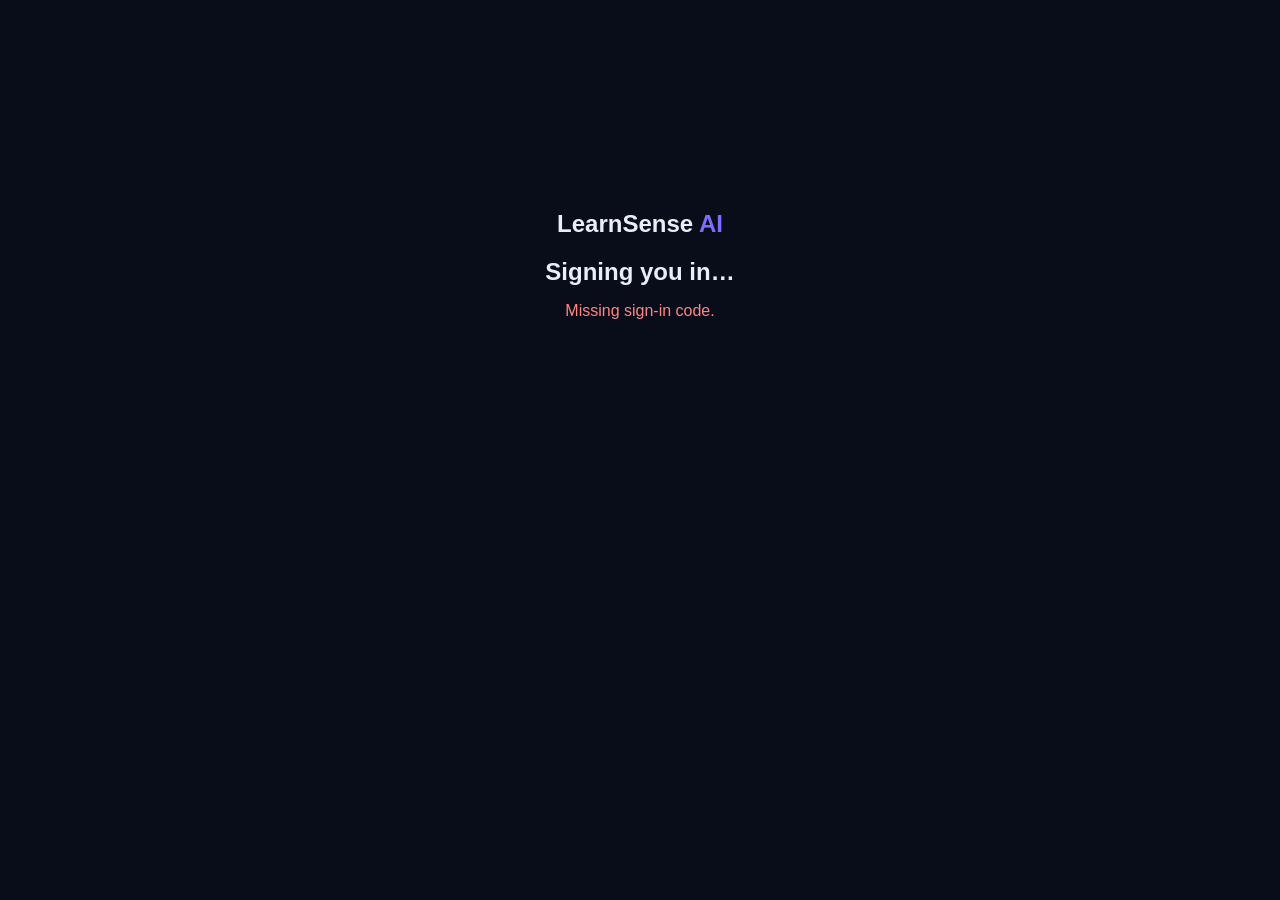
==== dashboard/index.html @ ee6d5736 "Refactor content.js for consistency and readability; update manifest.json for icon paths and permiss" ====
<!doctype html>
<html>
  <head>
    <meta charset="utf-8" />
    <meta name="viewport" content="width=device-width,initial-scale=1" />
    <title>LearnSense AI Dashboard</title>
    <link rel="stylesheet" href="styles.css" />
  </head>
  <body>
    <div class="app">
      <header>
        <div>
          <div class="brand">LearnSense <span>AI</span></div>
          <p>Learning analytics for your LeetCode practice</p>
        </div>
        <button id="logout" class="ghost">Logout</button>
      </header>
      <main>
        <section class="hero">
          <div>
            <h1>Your learning report</h1>
            <p id="user">Loading account...</p>
          </div>
          <button id="refresh" class="primary">Refresh</button>
        </section>
        <section class="cards">
          <div class="card">
            <span>Solved problems</span><strong id="solved">0</strong>
          </div>
          <div class="card">
            <span>Successful attempts</span><strong id="correct">0</strong>
          </div>
          <div class="card">
            <span>Wrong attempts</span><strong id="wrong">0</strong>
          </div>
          <div class="card">
            <span>Accuracy</span><strong id="accuracy">0%</strong>
          </div>
        </section>
        <section class="panel">
          <div class="panel-head">
            <h2>Problem performance</h2>
            <span id="status"></span>
          </div>
          <div class="table-wrap">
            <table>
              <thead>
                <tr>
                  <th>Problem</th>
                  <th>Correct</th>
                  <th>Wrong</th>
                  <th>Total</th>
                  <th>Accuracy</th>
                  <th>Last solved</th>
                </tr>
              </thead>
              <tbody id="problems"></tbody>
            </table>
          </div>
        </section>
        <section class="panel">
          <div class="panel-head">
            <h2>Accepted solution</h2>
            <span id="solutionMeta"></span>
          </div>
          <pre id="code">Select a problem above.</pre>
        </section>
      </main>
    </div>
    <script src="config.js"></script>
    <script src="app.js"></script>
  </body>
</html>
---- dashboard/styles.css ----
* {
  box-sizing: border-box;
}
body {
  margin: 0;
  background: #080d19;
  color: #e9edf7;
  font-family:
    Inter,
    Segoe UI,
    Arial,
    sans-serif;
}
.app {
  max-width: 1180px;
  margin: auto;
  padding: 28px;
}
header {
  display: flex;
  justify-content: space-between;
  align-items: center;
  padding-bottom: 24px;
}
.brand {
  font-size: 24px;
  font-weight: 800;
}
.brand span {
  color: #7c6cff;
}
header p {
  color: #77839d;
  margin: 5px 0;
  font-size: 13px;
}
.ghost,
.primary {
  border: 0;
  border-radius: 9px;
  padding: 10px 15px;
  cursor: pointer;
}
.ghost {
  background: #151d31;
  color: #aeb8cb;
}
.primary {
  background: #6d5dfc;
  color: #fff;
  font-weight: 700;
}
.hero {
  display: flex;
  justify-content: space-between;
  align-items: center;
  background: linear-gradient(135deg, #151d35, #0e1528);
  border: 1px solid #222d48;
  border-radius: 16px;
  padding: 24px;
  margin-bottom: 18px;
}
.hero h1 {
  margin: 0 0 5px;
  font-size: 25px;
}
.hero p {
  margin: 0;
  color: #8792a9;
  font-size: 13px;
}
.cards {
  display: grid;
  grid-template-columns: repeat(4, 1fr);
  gap: 12px;
  margin-bottom: 18px;
}
.card,
.panel {
  background: #0e1527;
  border: 1px solid #202b45;
  border-radius: 13px;
}
.card {
  padding: 18px;
}
.card span {
  display: block;
  color: #7f8ba5;
  font-size: 12px;
}
.card strong {
  display: block;
  font-size: 28px;
  margin-top: 7px;
}
.panel {
  margin-bottom: 18px;
}
.panel-head {
  display: flex;
  justify-content: space-between;
  align-items: center;
  padding: 16px 18px;
  border-bottom: 1px solid #202b45;
}
.panel h2 {
  margin: 0;
  font-size: 15px;
}
.table-wrap {
  overflow: auto;
}
table {
  width: 100%;
  border-collapse: collapse;
  font-size: 12px;
}
th,
td {
  padding: 13px 15px;
  text-align: left;
  border-bottom: 1px solid #1a243b;
}
th {
  color: #78849c;
  font-weight: 600;
}
td {
  color: #cbd3e3;
}
.problem-link {
  color: #dce2f0;
  background: none;
  border: 0;
  padding: 0;
  cursor: pointer;
  text-align: left;
  font: inherit;
}
.problem-link:hover {
  color: #8e82ff;
}
.good {
  color: #58d68d;
}
.bad {
  color: #ff7373;
}
pre {
  margin: 0;
  padding: 18px;
  overflow: auto;
  min-height: 220px;
  max-height: 520px;
  background: #090f1d;
  color: #cbd4e7;
  font:
    12px/1.6 Consolas,
    monospace;
}
.center {
  max-width: 500px;
  margin: 20vh auto;
  text-align: center;
  padding: 30px;
}
.center h2 {
  margin: 20px 0 8px;
}
.center p {
  color: #7f8ba5;
}
.error {
  color: #ff8585 !important;
}
@media (max-width: 800px) {
  .app {
    padding: 16px;
  }
  .cards {
    grid-template-columns: repeat(2, 1fr);
  }
  .hero {
    align-items: flex-start;
    gap: 15px;
  }
  .hero .primary {
    margin-top: 5px;
  }
}
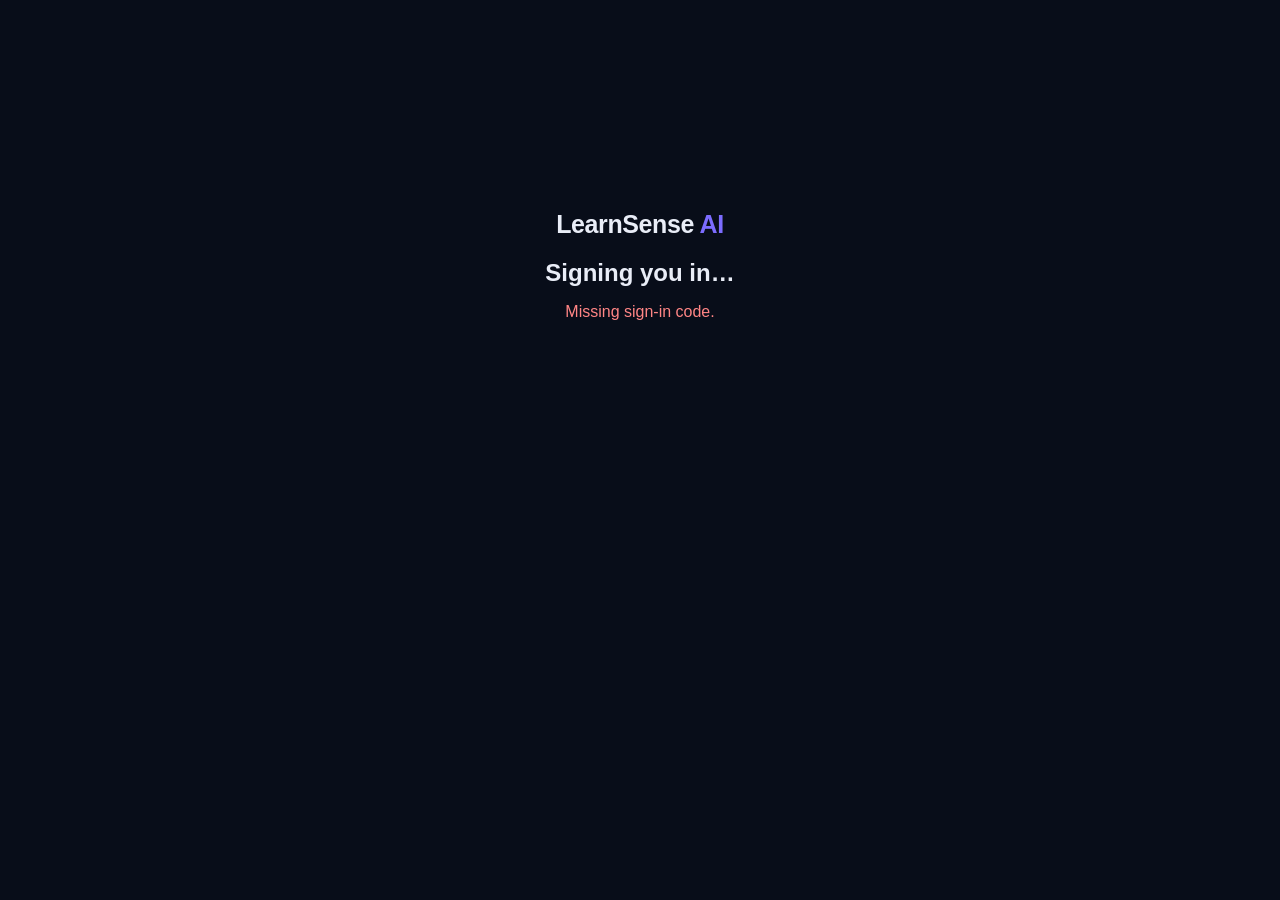
==== commit f221d934: "udated the dashboard ui" ====
--- a/dashboard/index.html
+++ b/dashboard/index.html
@@ -1,73 +1,189 @@
 <!doctype html>
-<html>
+<html lang="en">
   <head>
     <meta charset="utf-8" />
-    <meta name="viewport" content="width=device-width,initial-scale=1" />
+    <meta
+      name="viewport"
+      content="width=device-width, initial-scale=1.0"
+    />
+
     <title>LearnSense AI Dashboard</title>
+
     <link rel="stylesheet" href="styles.css" />
   </head>
+
   <body>
     <div class="app">
+
+      <!-- HEADER -->
       <header>
         <div>
-          <div class="brand">LearnSense <span>AI</span></div>
+          <div class="brand">
+            LearnSense <span>AI</span>
+          </div>
+
           <p>Learning analytics for your LeetCode practice</p>
         </div>
-        <button id="logout" class="ghost">Logout</button>
+
+        <button id="logout" class="ghost">
+          Logout
+        </button>
       </header>
-      <main>
-        <section class="hero">
-          <div>
-            <h1>Your learning report</h1>
-            <p id="user">Loading account...</p>
-          </div>
-          <button id="refresh" class="primary">Refresh</button>
-        </section>
-        <section class="cards">
-          <div class="card">
-            <span>Solved problems</span><strong id="solved">0</strong>
-          </div>
-          <div class="card">
-            <span>Successful attempts</span><strong id="correct">0</strong>
-          </div>
-          <div class="card">
-            <span>Wrong attempts</span><strong id="wrong">0</strong>
-          </div>
-          <div class="card">
-            <span>Accuracy</span><strong id="accuracy">0%</strong>
-          </div>
-        </section>
-        <section class="panel">
-          <div class="panel-head">
-            <h2>Problem performance</h2>
-            <span id="status"></span>
-          </div>
-          <div class="table-wrap">
-            <table>
-              <thead>
-                <tr>
-                  <th>Problem</th>
-                  <th>Correct</th>
-                  <th>Wrong</th>
-                  <th>Total</th>
-                  <th>Accuracy</th>
-                  <th>Last solved</th>
-                </tr>
-              </thead>
-              <tbody id="problems"></tbody>
-            </table>
-          </div>
-        </section>
-        <section class="panel">
-          <div class="panel-head">
-            <h2>Accepted solution</h2>
-            <span id="solutionMeta"></span>
-          </div>
-          <pre id="code">Select a problem above.</pre>
-        </section>
+
+
+      <!-- MAIN TWO COLUMN DASHBOARD -->
+      <main class="dashboard-grid">
+
+        <!-- ================= LEFT COLUMN ================= -->
+
+        <div class="left-column">
+
+          <!-- LEARNING REPORT -->
+          <section class="hero">
+            <div>
+              <h1>Your learning report</h1>
+              <p id="user">Loading account...</p>
+            </div>
+
+            <button id="refresh" class="primary">
+              Refresh
+            </button>
+          </section>
+
+
+          <!-- STATISTICS -->
+          <section class="cards">
+
+            <div class="card">
+              <span>Solved problems</span>
+              <strong id="solved">0</strong>
+            </div>
+
+            <div class="card">
+              <span>Successful attempts</span>
+              <strong id="correct">0</strong>
+            </div>
+
+            <div class="card">
+              <span>Wrong attempts</span>
+              <strong id="wrong">0</strong>
+            </div>
+
+            <div class="card">
+              <span>Accuracy</span>
+              <strong id="accuracy">0%</strong>
+            </div>
+
+          </section>
+
+
+          <!-- PROBLEM PERFORMANCE -->
+          <section class="panel">
+
+            <div class="panel-head">
+              <h2>Problem performance</h2>
+
+              <span id="status"></span>
+            </div>
+
+            <div class="table-wrap">
+
+              <table>
+
+                <thead>
+                  <tr>
+                    <th>Problem</th>
+                    <th>Correct</th>
+                    <th>Wrong</th>
+                    <th>Total</th>
+                    <th>Accuracy</th>
+                    <th>Last solved</th>
+                  </tr>
+                </thead>
+
+                <tbody id="problems">
+                </tbody>
+
+              </table>
+
+            </div>
+
+          </section>
+
+
+          <!-- ACCEPTED SOLUTION -->
+          <section class="panel">
+
+            <div class="panel-head">
+
+              <h2>Accepted solution</h2>
+
+              <span id="solutionMeta"></span>
+
+            </div>
+
+            <pre id="code">Select a problem above.</pre>
+
+          </section>
+
+        </div>
+
+
+        <!-- ================= RIGHT COLUMN ================= -->
+
+        <div class="right-column">
+
+          <section class="ai-panel">
+
+            <!-- AI HEADER -->
+            <div class="ai-header">
+
+              <div>
+                <h2>AI Code Analysis</h2>
+
+                <p>
+                  Intelligent analysis of your coding performance
+                </p>
+              </div>
+
+              <span class="ai-badge">
+                AI
+              </span>
+
+            </div>
+
+
+            <!-- AI CONTENT -->
+            <div class="ai-empty">
+
+              <div class="ai-icon">
+                ✦
+              </div>
+
+              <h3>
+                AI analysis will appear here
+              </h3>
+
+              <p>
+                Select a solved problem to view AI-generated
+                insights about your code, complexity, quality
+                and improvements.
+              </p>
+
+            </div>
+
+          </section>
+
+        </div>
+
       </main>
+
     </div>
+
+
+    <!-- YOUR JAVASCRIPT -->
     <script src="config.js"></script>
     <script src="app.js"></script>
+
   </body>
-</html>
+</html>
--- a/dashboard/styles.css
+++ b/dashboard/styles.css
@@ -1,191 +1,678 @@
+/* =========================================
+   GLOBAL
+========================================= */
+
 * {
   box-sizing: border-box;
 }
+
+html,
 body {
   margin: 0;
+  padding: 0;
+  min-height: 100%;
+}
+
+body {
   background: #080d19;
   color: #e9edf7;
+
   font-family:
     Inter,
-    Segoe UI,
+    "Segoe UI",
     Arial,
     sans-serif;
 }
+
+
+/* =========================================
+   MAIN APP
+========================================= */
+
 .app {
-  max-width: 1180px;
-  margin: auto;
-  padding: 28px;
-}
+  width: 100%;
+  max-width: 1400px;
+
+  margin: 0 auto;
+
+  padding: 28px 32px;
+}
+
+
+/* =========================================
+   HEADER
+========================================= */
+
 header {
   display: flex;
+
   justify-content: space-between;
   align-items: center;
+
   padding-bottom: 24px;
 }
+
 .brand {
-  font-size: 24px;
+  font-size: 25px;
   font-weight: 800;
-}
+  letter-spacing: -0.4px;
+}
+
 .brand span {
   color: #7c6cff;
 }
+
 header p {
   color: #77839d;
-  margin: 5px 0;
+
+  margin: 5px 0 0;
+
   font-size: 13px;
 }
+
+
+/* =========================================
+   BUTTONS
+========================================= */
+
 .ghost,
 .primary {
   border: 0;
+
   border-radius: 9px;
+
   padding: 10px 15px;
+
   cursor: pointer;
-}
+
+  font-family: inherit;
+
+  transition:
+    background 0.2s ease,
+    transform 0.2s ease;
+}
+
 .ghost {
   background: #151d31;
+
   color: #aeb8cb;
 }
+
+.ghost:hover {
+  background: #1c2740;
+}
+
 .primary {
   background: #6d5dfc;
-  color: #fff;
+
+  color: #ffffff;
+
   font-weight: 700;
 }
+
+.primary:hover {
+  background: #7c6cff;
+
+  transform: translateY(-1px);
+}
+
+
+/* =========================================
+   TWO COLUMN DASHBOARD
+========================================= */
+
+.dashboard-grid {
+  display: grid;
+
+  grid-template-columns:
+    minmax(0, 1.45fr)
+    minmax(360px, 0.75fr);
+
+  gap: 20px;
+
+  align-items: start;
+}
+
+
+/* =========================================
+   LEFT COLUMN
+========================================= */
+
+.left-column {
+  min-width: 0;
+
+  display: flex;
+
+  flex-direction: column;
+
+  gap: 18px;
+}
+
+
+/* =========================================
+   RIGHT COLUMN
+========================================= */
+
+.right-column {
+  min-width: 0;
+
+  position: sticky;
+
+  top: 20px;
+}
+
+
+/* =========================================
+   HERO
+========================================= */
+
 .hero {
   display: flex;
+
   justify-content: space-between;
+
   align-items: center;
-  background: linear-gradient(135deg, #151d35, #0e1528);
+
+  background:
+    linear-gradient(
+      135deg,
+      #151d35,
+      #0e1528
+    );
+
   border: 1px solid #222d48;
+
   border-radius: 16px;
+
   padding: 24px;
-  margin-bottom: 18px;
-}
+}
+
 .hero h1 {
   margin: 0 0 5px;
+
   font-size: 25px;
-}
+
+  letter-spacing: -0.3px;
+}
+
 .hero p {
   margin: 0;
+
   color: #8792a9;
+
   font-size: 13px;
 }
+
+
+/* =========================================
+   STAT CARDS
+========================================= */
+
 .cards {
   display: grid;
-  grid-template-columns: repeat(4, 1fr);
+
+  grid-template-columns:
+    repeat(4, minmax(0, 1fr));
+
   gap: 12px;
-  margin-bottom: 18px;
-}
-.card,
+}
+
+.card {
+  background: #0e1527;
+
+  border: 1px solid #202b45;
+
+  border-radius: 13px;
+
+  padding: 18px;
+
+  min-width: 0;
+}
+
+.card span {
+  display: block;
+
+  color: #7f8ba5;
+
+  font-size: 12px;
+}
+
+.card strong {
+  display: block;
+
+  font-size: 28px;
+
+  margin-top: 7px;
+}
+
+
+/* =========================================
+   PANELS
+========================================= */
+
 .panel {
   background: #0e1527;
+
   border: 1px solid #202b45;
+
   border-radius: 13px;
-}
-.card {
-  padding: 18px;
-}
-.card span {
-  display: block;
-  color: #7f8ba5;
-  font-size: 12px;
-}
-.card strong {
-  display: block;
-  font-size: 28px;
-  margin-top: 7px;
-}
-.panel {
-  margin-bottom: 18px;
-}
+
+  overflow: hidden;
+}
+
+
+/* =========================================
+   PANEL HEADER
+========================================= */
+
 .panel-head {
   display: flex;
+
   justify-content: space-between;
+
   align-items: center;
+
   padding: 16px 18px;
+
   border-bottom: 1px solid #202b45;
 }
+
 .panel h2 {
   margin: 0;
+
   font-size: 15px;
 }
+
+
+/* =========================================
+   TABLE
+========================================= */
+
 .table-wrap {
-  overflow: auto;
-}
+  width: 100%;
+
+  overflow-x: auto;
+}
+
 table {
   width: 100%;
+
   border-collapse: collapse;
+
   font-size: 12px;
-}
+
+  min-width: 650px;
+}
+
 th,
 td {
   padding: 13px 15px;
+
   text-align: left;
+
   border-bottom: 1px solid #1a243b;
-}
+
+  white-space: nowrap;
+}
+
 th {
   color: #78849c;
+
   font-weight: 600;
 }
+
 td {
   color: #cbd3e3;
 }
+
+tbody tr:last-child td {
+  border-bottom: none;
+}
+
+
+/* =========================================
+   PROBLEM LINK
+========================================= */
+
 .problem-link {
   color: #dce2f0;
+
   background: none;
+
   border: 0;
+
   padding: 0;
+
   cursor: pointer;
+
   text-align: left;
+
   font: inherit;
 }
+
 .problem-link:hover {
   color: #8e82ff;
 }
+
+
+/* =========================================
+   STATUS COLORS
+========================================= */
+
 .good {
   color: #58d68d;
 }
+
 .bad {
   color: #ff7373;
 }
+
+
+/* =========================================
+   ACCEPTED CODE
+========================================= */
+
 pre {
   margin: 0;
+
   padding: 18px;
+
   overflow: auto;
+
   min-height: 220px;
+
   max-height: 520px;
+
   background: #090f1d;
+
   color: #cbd4e7;
+
   font:
     12px/1.6 Consolas,
+    "Courier New",
     monospace;
 }
+
+
+/* =========================================
+   AI ANALYSIS PANEL
+========================================= */
+
+.ai-panel {
+  background: #0e1527;
+
+  border: 1px solid #202b45;
+
+  border-radius: 13px;
+
+  overflow: hidden;
+
+  min-height: 560px;
+}
+
+
+/* =========================================
+   AI HEADER
+========================================= */
+
+.ai-header {
+  display: flex;
+
+  justify-content: space-between;
+
+  align-items: flex-start;
+
+  gap: 15px;
+
+  padding: 18px;
+
+  border-bottom: 1px solid #202b45;
+}
+
+.ai-header h2 {
+  margin: 0;
+
+  font-size: 17px;
+}
+
+.ai-header p {
+  margin: 6px 0 0;
+
+  color: #77839d;
+
+  font-size: 12px;
+
+  line-height: 1.5;
+}
+
+
+/* =========================================
+   AI BADGE
+========================================= */
+
+.ai-badge {
+  flex-shrink: 0;
+
+  background: #6d5dfc;
+
+  color: #ffffff;
+
+  padding: 5px 10px;
+
+  border-radius: 7px;
+
+  font-size: 11px;
+
+  font-weight: 700;
+}
+
+
+/* =========================================
+   AI EMPTY STATE
+========================================= */
+
+.ai-empty {
+  min-height: 480px;
+
+  padding: 40px 25px;
+
+  display: flex;
+
+  flex-direction: column;
+
+  align-items: center;
+
+  justify-content: center;
+
+  text-align: center;
+}
+
+
+/* AI ICON */
+
+.ai-icon {
+  width: 64px;
+
+  height: 64px;
+
+  border-radius: 50%;
+
+  background: #181d3b;
+
+  color: #8072ff;
+
+  display: flex;
+
+  align-items: center;
+
+  justify-content: center;
+
+  font-size: 30px;
+
+  margin-bottom: 20px;
+
+  box-shadow:
+    0 0 30px rgba(109, 93, 252, 0.08);
+}
+
+
+/* AI EMPTY TITLE */
+
+.ai-empty h3 {
+  margin: 0 0 10px;
+
+  font-size: 17px;
+
+  color: #e9edf7;
+}
+
+
+/* AI EMPTY TEXT */
+
+.ai-empty p {
+  margin: 0;
+
+  max-width: 300px;
+
+  color: #7f8ba5;
+
+  font-size: 12px;
+
+  line-height: 1.7;
+}
+
+
+/* =========================================
+   CENTER / ERROR
+========================================= */
+
 .center {
   max-width: 500px;
+
   margin: 20vh auto;
+
   text-align: center;
+
   padding: 30px;
 }
+
 .center h2 {
   margin: 20px 0 8px;
 }
+
 .center p {
   color: #7f8ba5;
 }
+
 .error {
   color: #ff8585 !important;
 }
-@media (max-width: 800px) {
+
+
+/* =========================================
+   TABLET
+========================================= */
+
+@media (max-width: 1100px) {
+
+  .dashboard-grid {
+    grid-template-columns:
+      minmax(0, 1fr)
+      minmax(300px, 0.7fr);
+  }
+
+  .cards {
+    grid-template-columns:
+      repeat(2, 1fr);
+  }
+
+}
+
+
+/* =========================================
+   MOBILE / SMALL SCREEN
+========================================= */
+
+@media (max-width: 850px) {
+
   .app {
-    padding: 16px;
-  }
+    padding: 18px;
+  }
+
+  .dashboard-grid {
+    grid-template-columns: 1fr;
+
+    gap: 18px;
+  }
+
+  .right-column {
+    position: static;
+  }
+
   .cards {
-    grid-template-columns: repeat(2, 1fr);
-  }
+    grid-template-columns:
+      repeat(2, 1fr);
+  }
+
   .hero {
     align-items: flex-start;
+
     gap: 15px;
   }
+
   .hero .primary {
     margin-top: 5px;
   }
-}
+
+  .ai-panel {
+    min-height: 400px;
+  }
+
+  .ai-empty {
+    min-height: 320px;
+  }
+
+}
+
+
+/* =========================================
+   VERY SMALL MOBILE
+========================================= */
+
+@media (max-width: 500px) {
+
+  .app {
+    padding: 14px;
+  }
+
+  header {
+    align-items: flex-start;
+
+    gap: 15px;
+  }
+
+  .brand {
+    font-size: 21px;
+  }
+
+  .hero {
+    flex-direction: column;
+  }
+
+  .hero .primary {
+    width: 100%;
+  }
+
+  .cards {
+    grid-template-columns: 1fr;
+  }
+
+  .card {
+    padding: 15px;
+  }
+
+  .ai-header {
+    padding: 15px;
+  }
+
+}
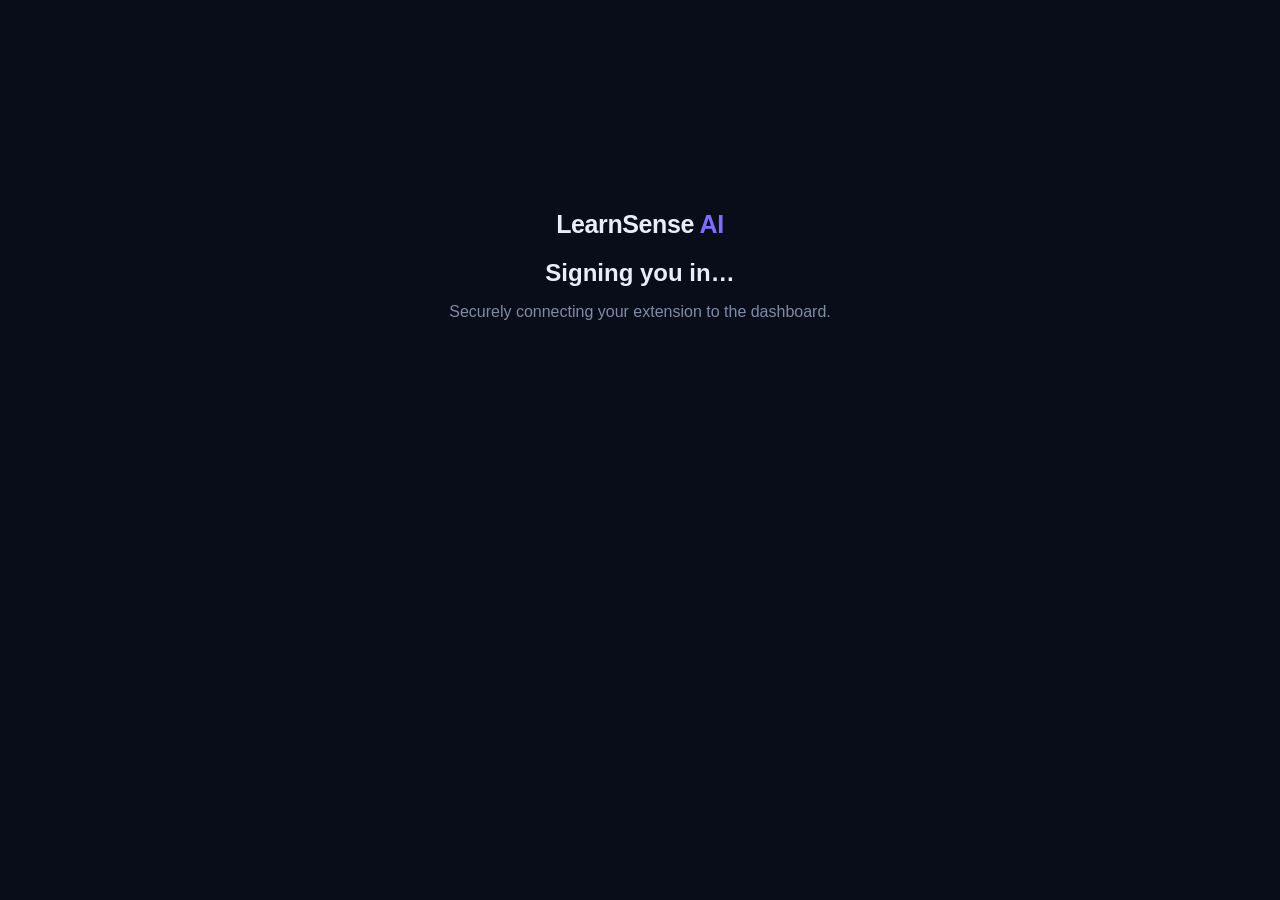
==== commit 9e15b5ee: "done #2" ====
--- a/dashboard/index.html
+++ b/dashboard/index.html
@@ -2,188 +2,204 @@
 <html lang="en">
   <head>
     <meta charset="utf-8" />
-    <meta
-      name="viewport"
-      content="width=device-width, initial-scale=1.0"
-    />
-
+    <meta name="viewport" content="width=device-width, initial-scale=1.0" />
     <title>LearnSense AI Dashboard</title>
-
-    <link rel="stylesheet" href="styles.css" />
+    <link rel="icon" type="image/png" href="icons/icon48.png" />
+    <link rel="stylesheet" href="style.css" />
   </head>
-
   <body>
-    <div class="app">
-
+    <div class="app" id="app">
       <!-- HEADER -->
       <header>
-        <div>
-          <div class="brand">
-            LearnSense <span>AI</span>
-          </div>
-
-          <p>Learning analytics for your LeetCode practice</p>
+        <div class="brand-wrap">
+          <div class="brand">LearnSense <span>AI</span></div>
+          <p>Your personal DSA learning analytics</p>
         </div>
-
-        <button id="logout" class="ghost">
-          Logout
-        </button>
+        <div class="header-right">
+          <span id="user" class="user-email">Loading...</span>
+          <button id="logout" class="ghost">Logout</button>
+        </div>
       </header>
 
-
-      <!-- MAIN TWO COLUMN DASHBOARD -->
-      <main class="dashboard-grid">
-
-        <!-- ================= LEFT COLUMN ================= -->
-
-        <div class="left-column">
-
-          <!-- LEARNING REPORT -->
-          <section class="hero">
+      <!-- NAV TABS -->
+      <nav class="tabs">
+        <button class="tab active" data-tab="overview">Overview</button>
+        <button class="tab" data-tab="skills">Skills</button>
+        <button class="tab" data-tab="report">AI Report</button>
+        <button class="tab" data-tab="problems">Problems</button>
+        <button class="tab" data-tab="goals">Goals</button>
+      </nav>
+
+      <!-- MAIN CONTENT -->
+      <main>
+        <!-- ===== OVERVIEW TAB ===== -->
+        <section id="tab-overview" class="tab-content active">
+          <div class="overview-grid">
+            <div class="left-col">
+              <!-- Hero score card -->
+              <div class="hero-card">
+                <div class="hero-left">
+                  <div class="skill-score-ring">
+                    <div class="score-num" id="hero-score">—</div>
+                    <div class="score-label">DSA Skill Score</div>
+                  </div>
+                </div>
+                <div class="hero-right">
+                  <div class="hero-stat">
+                    <div class="hs-val" id="streak-val">0</div>
+                    <div class="hs-lbl">Day streak 🔥</div>
+                  </div>
+                  <div class="hero-stat">
+                    <div class="hs-val" id="solved-val">0</div>
+                    <div class="hs-lbl">Problems solved</div>
+                  </div>
+                  <div class="hero-stat">
+                    <div class="hs-val" id="accuracy-val">0%</div>
+                    <div class="hs-lbl">Accuracy</div>
+                  </div>
+                  <button id="refresh" class="primary sm">Refresh</button>
+                </div>
+              </div>
+
+              <!-- Stat cards -->
+              <div class="stat-cards">
+                <div class="scard">
+                  <span>Solved</span>
+                  <strong id="stat-solved">0</strong>
+                </div>
+                <div class="scard">
+                  <span>Correct attempts</span>
+                  <strong class="good" id="stat-correct">0</strong>
+                </div>
+                <div class="scard">
+                  <span>Wrong attempts</span>
+                  <strong class="bad" id="stat-wrong">0</strong>
+                </div>
+                <div class="scard">
+                  <span>Accuracy</span>
+                  <strong id="stat-accuracy">0%</strong>
+                </div>
+              </div>
+
+              <!-- Problems table -->
+              <div class="panel">
+                <div class="panel-head">
+                  <h2>Problem performance</h2>
+                  <span id="overview-status" class="muted"></span>
+                </div>
+                <div class="table-wrap">
+                  <table>
+                    <thead>
+                      <tr>
+                        <th>Problem</th><th>Correct</th><th>Wrong</th>
+                        <th>Total</th><th>Accuracy</th><th>Last solved</th>
+                      </tr>
+                    </thead>
+                    <tbody id="overview-problems"></tbody>
+                  </table>
+                </div>
+              </div>
+            </div>
+
+            <!-- Right panel: selected problem code -->
+            <div class="right-col" id="code-panel">
+              <div class="panel code-outer">
+                <div class="panel-head">
+                  <h2>Solution</h2>
+                  <span id="solution-meta" class="muted">Select a problem</span>
+                </div>
+                <pre id="code-view">Click a problem to view its accepted solution.</pre>
+              </div>
+            </div>
+          </div>
+        </section>
+
+        <!-- ===== SKILLS TAB ===== -->
+        <section id="tab-skills" class="tab-content">
+          <div class="skills-header">
             <div>
-              <h1>Your learning report</h1>
-              <p id="user">Loading account...</p>
-            </div>
-
-            <button id="refresh" class="primary">
-              Refresh
-            </button>
-          </section>
-
-
-          <!-- STATISTICS -->
-          <section class="cards">
-
-            <div class="card">
-              <span>Solved problems</span>
-              <strong id="solved">0</strong>
-            </div>
-
-            <div class="card">
-              <span>Successful attempts</span>
-              <strong id="correct">0</strong>
-            </div>
-
-            <div class="card">
-              <span>Wrong attempts</span>
-              <strong id="wrong">0</strong>
-            </div>
-
-            <div class="card">
-              <span>Accuracy</span>
-              <strong id="accuracy">0%</strong>
-            </div>
-
-          </section>
-
-
-          <!-- PROBLEM PERFORMANCE -->
-          <section class="panel">
-
+              <h2>DSA Skill Map</h2>
+              <p class="muted">Topic-wise skill scores based on your submissions</p>
+            </div>
+            <div class="overall-pill">
+              <span>Overall</span>
+              <strong id="skills-overall">—</strong>
+            </div>
+          </div>
+          <div class="topic-grid" id="topic-grid">
+            <div class="loading-msg">Loading skill scores...</div>
+          </div>
+        </section>
+
+        <!-- ===== AI REPORT TAB ===== -->
+        <section id="tab-report" class="tab-content">
+          <div class="report-header">
+            <div>
+              <h2>AI Learning Report</h2>
+              <p class="muted" id="report-meta">Personalized analysis from your practice data</p>
+            </div>
+            <button id="regen-btn" class="primary">Regenerate</button>
+          </div>
+          <div id="report-content">
+            <div class="loading-msg" id="report-loading">Loading report...</div>
+          </div>
+        </section>
+
+        <!-- ===== PROBLEMS TAB ===== -->
+        <section id="tab-problems" class="tab-content">
+          <div class="panel">
             <div class="panel-head">
-              <h2>Problem performance</h2>
-
-              <span id="status"></span>
-            </div>
-
-            <div class="table-wrap">
-
+              <h2>All Problems</h2>
+              <input type="search" id="problem-search" class="search-input" placeholder="Filter problems..." />
+            </div>
+            <div class="table-wrap full-table">
               <table>
-
                 <thead>
                   <tr>
-                    <th>Problem</th>
-                    <th>Correct</th>
-                    <th>Wrong</th>
-                    <th>Total</th>
-                    <th>Accuracy</th>
-                    <th>Last solved</th>
+                    <th>Problem</th><th>Correct</th><th>Wrong</th>
+                    <th>Total</th><th>Accuracy</th><th>Last solved</th>
                   </tr>
                 </thead>
-
-                <tbody id="problems">
-                </tbody>
-
+                <tbody id="all-problems"></tbody>
               </table>
-
-            </div>
-
-          </section>
-
-
-          <!-- ACCEPTED SOLUTION -->
-          <section class="panel">
-
-            <div class="panel-head">
-
-              <h2>Accepted solution</h2>
-
-              <span id="solutionMeta"></span>
-
-            </div>
-
-            <pre id="code">Select a problem above.</pre>
-
-          </section>
-
-        </div>
-
-
-        <!-- ================= RIGHT COLUMN ================= -->
-
-        <div class="right-column">
-
-          <section class="ai-panel">
-
-            <!-- AI HEADER -->
-            <div class="ai-header">
-
-              <div>
-                <h2>AI Code Analysis</h2>
-
-                <p>
-                  Intelligent analysis of your coding performance
-                </p>
-              </div>
-
-              <span class="ai-badge">
-                AI
-              </span>
-
-            </div>
-
-
-            <!-- AI CONTENT -->
-            <div class="ai-empty">
-
-              <div class="ai-icon">
-                ✦
-              </div>
-
-              <h3>
-                AI analysis will appear here
-              </h3>
-
-              <p>
-                Select a solved problem to view AI-generated
-                insights about your code, complexity, quality
-                and improvements.
-              </p>
-
-            </div>
-
-          </section>
-
-        </div>
-
+            </div>
+          </div>
+        </section>
+
+        <!-- ===== GOALS TAB ===== -->
+        <section id="tab-goals" class="tab-content">
+          <div class="panel goals-panel">
+            <div class="panel-head"><h2>Learning Goals</h2></div>
+            <div class="goals-body">
+              <div class="goal-field">
+                <label>Goal type</label>
+                <select id="goal-type">
+                  <option value="general">General DSA Practice</option>
+                  <option value="placement">Campus Placement / FAANG</option>
+                  <option value="exam">College / Competitive Exam</option>
+                </select>
+              </div>
+              <div class="goal-field">
+                <label>Daily target (minutes)</label>
+                <input type="number" id="goal-daily" min="0" max="480" placeholder="e.g. 60" />
+              </div>
+              <div class="goal-field">
+                <label>Target date (optional)</label>
+                <input type="date" id="goal-date" />
+              </div>
+              <div class="goal-field">
+                <label>Notes</label>
+                <textarea id="goal-notes" rows="3" placeholder="Any additional context..."></textarea>
+              </div>
+              <button id="save-goal" class="primary">Save Goal</button>
+              <div id="goal-msg" class="muted"></div>
+            </div>
+          </div>
+        </section>
       </main>
-
     </div>
 
-
-    <!-- YOUR JAVASCRIPT -->
     <script src="config.js"></script>
     <script src="app.js"></script>
-
   </body>
-</html>+</html>
--- a/dashboard/style.css
+++ b/dashboard/style.css
@@ -0,0 +1,261 @@
+/* RESET & BASE */
+* { box-sizing: border-box; margin: 0; padding: 0; }
+html, body { min-height: 100%; }
+body {
+  background: #080d19;
+  color: #e9edf7;
+  font-family: Inter, 'Segoe UI', Arial, sans-serif;
+  font-size: 14px;
+  line-height: 1.5;
+}
+
+/* APP WRAPPER */
+.app { width: 100%; max-width: 1440px; margin: 0 auto; padding: 24px 32px; }
+
+/* HEADER */
+header {
+  display: flex; justify-content: space-between; align-items: center;
+  padding-bottom: 20px; border-bottom: 1px solid #1a2440; margin-bottom: 0;
+}
+.brand { font-size: 22px; font-weight: 800; letter-spacing: -0.4px; }
+.brand span { color: #7c6cff; }
+header p { color: #77839d; font-size: 12px; margin-top: 3px; }
+.header-right { display: flex; align-items: center; gap: 12px; }
+.user-email { color: #8792a9; font-size: 13px; }
+
+/* BUTTONS */
+.ghost, .primary {
+  border: 0; border-radius: 9px; padding: 9px 16px;
+  cursor: pointer; font-family: inherit; font-size: 13px; font-weight: 600;
+  transition: background 0.15s, transform 0.15s;
+}
+.ghost { background: #151d31; color: #aeb8cb; }
+.ghost:hover { background: #1c2740; }
+.primary { background: #6d5dfc; color: #fff; }
+.primary:hover { background: #7c6cff; transform: translateY(-1px); }
+.primary.sm { padding: 7px 14px; font-size: 12px; }
+
+/* TABS NAV */
+.tabs {
+  display: flex; gap: 4px; padding: 16px 0 0; margin-bottom: 24px;
+  border-bottom: 1px solid #1a2440;
+}
+.tab {
+  background: none; border: none; color: #6b7a96; font-size: 14px;
+  font-weight: 600; cursor: pointer; padding: 10px 18px;
+  border-bottom: 2px solid transparent; transition: color 0.15s, border-color 0.15s;
+  font-family: inherit;
+}
+.tab:hover { color: #c0c8dc; }
+.tab.active { color: #e9edf7; border-bottom-color: #7c6cff; }
+
+/* TAB CONTENT */
+.tab-content { display: none; }
+.tab-content.active { display: block; }
+
+/* OVERVIEW GRID */
+.overview-grid {
+  display: grid;
+  grid-template-columns: minmax(0, 1.5fr) minmax(300px, 0.8fr);
+  gap: 20px; align-items: start;
+}
+.left-col { display: flex; flex-direction: column; gap: 16px; }
+.right-col { position: sticky; top: 20px; }
+
+/* HERO CARD */
+.hero-card {
+  background: linear-gradient(135deg, #151d35, #0e1528);
+  border: 1px solid #222d48; border-radius: 16px;
+  padding: 28px; display: flex; gap: 32px; align-items: center;
+}
+.skill-score-ring {
+  width: 120px; height: 120px; border-radius: 50%;
+  background: conic-gradient(#7c6cff var(--pct, 0%), #1a2440 0%);
+  display: flex; flex-direction: column; align-items: center;
+  justify-content: center; flex-shrink: 0;
+  box-shadow: 0 0 30px rgba(124,108,255,0.15);
+}
+.score-num { font-size: 30px; font-weight: 800; color: #fff; }
+.score-label { font-size: 10px; color: #7c6cff; font-weight: 700; margin-top: 2px; }
+.hero-right { display: flex; flex-wrap: wrap; gap: 20px; flex: 1; align-items: center; }
+.hero-stat { text-align: center; }
+.hs-val { font-size: 24px; font-weight: 800; color: #e9edf7; }
+.hs-lbl { font-size: 11px; color: #7f8ba5; margin-top: 3px; }
+
+/* STAT CARDS */
+.stat-cards {
+  display: grid; grid-template-columns: repeat(4, 1fr); gap: 12px;
+}
+.scard {
+  background: #0e1527; border: 1px solid #202b45;
+  border-radius: 13px; padding: 18px;
+}
+.scard span { display: block; color: #7f8ba5; font-size: 11px; }
+.scard strong { display: block; font-size: 26px; margin-top: 6px; }
+
+/* PANEL */
+.panel {
+  background: #0e1527; border: 1px solid #202b45;
+  border-radius: 13px; overflow: hidden;
+}
+.panel-head {
+  display: flex; justify-content: space-between; align-items: center;
+  padding: 14px 18px; border-bottom: 1px solid #202b45;
+}
+.panel-head h2 { font-size: 14px; font-weight: 700; }
+
+/* TABLE */
+.table-wrap { overflow-x: auto; overflow-y: auto; max-height: 380px; }
+.full-table { max-height: calc(100vh - 220px); }
+table { width: 100%; border-collapse: collapse; font-size: 12px; min-width: 600px; }
+th, td { padding: 11px 14px; text-align: left; border-bottom: 1px solid #1a243b; white-space: nowrap; }
+th { color: #78849c; font-weight: 600; position: sticky; top: 0; background: #0e1527; z-index: 1; }
+td { color: #cbd3e3; }
+tbody tr:hover { background: #111b30; cursor: pointer; }
+tbody tr:last-child td { border-bottom: none; }
+.problem-btn { color: #dce2f0; background: none; border: 0; padding: 0; cursor: pointer; text-align: left; font: inherit; }
+.problem-btn:hover { color: #8e82ff; }
+.good { color: #58d68d; }
+.bad { color: #ff7373; }
+.muted { color: #77839d; font-size: 12px; }
+
+/* CODE PANEL */
+.code-outer { height: 100%; }
+pre {
+  margin: 0; padding: 16px; overflow: auto;
+  min-height: 200px; max-height: 600px;
+  background: #090f1d; color: #cbd4e7;
+  font: 12px/1.6 Consolas, 'Courier New', monospace;
+}
+
+/* SKILLS TAB */
+.skills-header {
+  display: flex; justify-content: space-between; align-items: flex-start;
+  margin-bottom: 20px;
+}
+.skills-header h2 { font-size: 18px; font-weight: 700; }
+.overall-pill {
+  background: #151d31; border: 1px solid #222d48; border-radius: 12px;
+  padding: 12px 20px; text-align: center;
+}
+.overall-pill span { display: block; font-size: 11px; color: #7f8ba5; }
+.overall-pill strong { display: block; font-size: 28px; font-weight: 800; color: #7c6cff; }
+.topic-grid {
+  display: grid;
+  grid-template-columns: repeat(auto-fill, minmax(200px, 1fr));
+  gap: 14px;
+}
+.topic-card {
+  background: #0e1527; border: 1px solid #202b45;
+  border-radius: 13px; padding: 16px;
+}
+.tc-name { font-size: 13px; font-weight: 700; margin-bottom: 10px; }
+.tc-score { font-size: 28px; font-weight: 800; color: #7c6cff; }
+.tc-label {
+  display: inline-block; padding: 2px 8px;
+  border-radius: 6px; font-size: 10px; font-weight: 700; margin-top: 6px;
+}
+.label-expert { background: #1a3a2a; color: #58d68d; }
+.label-proficient { background: #1a2e3a; color: #5bc8e8; }
+.label-developing { background: #252040; color: #a98eff; }
+.label-beginner { background: #2a2412; color: #f0b429; }
+.label-novice { background: #2a1818; color: #ff7373; }
+.label-provisional { background: #1e2030; color: #8892a5; }
+.conf-bar { margin-top: 10px; }
+.conf-bar-label { font-size: 10px; color: #6b7a96; margin-bottom: 4px; }
+.conf-track { height: 4px; background: #1a2440; border-radius: 2px; }
+.conf-fill { height: 100%; border-radius: 2px; background: #7c6cff; }
+.tc-problems { font-size: 11px; color: #6b7a96; margin-top: 8px; }
+
+/* AI REPORT */
+.report-header {
+  display: flex; justify-content: space-between; align-items: flex-start;
+  margin-bottom: 20px;
+}
+.report-header h2 { font-size: 18px; font-weight: 700; }
+.report-grid { display: grid; grid-template-columns: 1fr 1fr; gap: 16px; }
+.report-card {
+  background: #0e1527; border: 1px solid #202b45;
+  border-radius: 13px; padding: 20px;
+}
+.report-card.full { grid-column: 1 / -1; }
+.report-card h3 { font-size: 13px; font-weight: 700; margin-bottom: 12px; color: #7c6cff; }
+.report-card ul { padding-left: 18px; }
+.report-card li { font-size: 13px; color: #b0bcd0; margin-bottom: 6px; }
+.report-card p { font-size: 13px; color: #b0bcd0; line-height: 1.7; }
+.rec-item {
+  background: #111b30; border-radius: 8px;
+  padding: 10px 14px; margin-bottom: 8px;
+}
+.rec-topic { font-weight: 700; font-size: 13px; }
+.rec-reason { font-size: 12px; color: #8892a5; margin-top: 3px; }
+.rec-priority { float: right; font-size: 10px; font-weight: 700; padding: 2px 7px; border-radius: 5px; }
+.pri-high { background: #3a1a1a; color: #ff7373; }
+.pri-medium { background: #2a2412; color: #f0b429; }
+.pri-low { background: #1a2e1a; color: #58d68d; }
+.encouragement-card {
+  background: linear-gradient(135deg, #151d35, #0e1528);
+  border: 1px solid #7c6cff44; border-radius: 13px; padding: 20px;
+  text-align: center; grid-column: 1 / -1;
+}
+.encouragement-card p { color: #b0bcd0; font-size: 14px; font-style: italic; }
+.weekly-card {
+  background: #111b30; border: 1px solid #7c6cff33;
+  border-radius: 13px; padding: 20px;
+}
+.weekly-card h3 { font-size: 13px; font-weight: 700; margin-bottom: 8px; color: #7c6cff; }
+.weekly-card p { font-size: 14px; color: #e9edf7; }
+.path-list { display: flex; flex-wrap: wrap; gap: 8px; padding-top: 4px; }
+.path-tag {
+  background: #1a2440; border-radius: 7px;
+  padding: 5px 12px; font-size: 12px; color: #8e9db8;
+}
+.report-footer { margin-top: 16px; text-align: center; }
+
+/* GOALS */
+.goals-panel { max-width: 600px; }
+.goals-body { padding: 24px; }
+.goal-field { margin-bottom: 18px; }
+.goal-field label { display: block; font-size: 12px; color: #8892a5; margin-bottom: 6px; font-weight: 600; }
+.goal-field select, .goal-field input, .goal-field textarea {
+  width: 100%; background: #111b30; border: 1px solid #202b45;
+  border-radius: 9px; color: #e9edf7; padding: 10px 14px;
+  font-family: inherit; font-size: 13px;
+}
+.goal-field select:focus, .goal-field input:focus, .goal-field textarea:focus {
+  outline: none; border-color: #7c6cff;
+}
+.goal-field textarea { resize: vertical; }
+#goal-msg { margin-top: 10px; }
+
+/* MISC */
+.loading-msg { padding: 40px; text-align: center; color: #6b7a96; }
+.error-msg { padding: 20px; color: #ff8585; }
+.search-input {
+  background: #111b30; border: 1px solid #202b45; border-radius: 8px;
+  color: #e9edf7; padding: 7px 12px; font-size: 12px; font-family: inherit;
+  width: 220px;
+}
+.search-input:focus { outline: none; border-color: #7c6cff; }
+
+/* CENTER (login page) */
+.center { max-width: 500px; margin: 20vh auto; text-align: center; padding: 30px; }
+.center h2 { margin: 20px 0 8px; }
+.center p { color: #7f8ba5; }
+.error { color: #ff8585 !important; }
+
+/* RESPONSIVE */
+@media (max-width: 1100px) {
+  .overview-grid { grid-template-columns: 1fr; }
+  .right-col { position: static; }
+  .stat-cards { grid-template-columns: repeat(2, 1fr); }
+  .report-grid { grid-template-columns: 1fr; }
+}
+@media (max-width: 700px) {
+  .app { padding: 14px; }
+  .hero-card { flex-direction: column; gap: 20px; }
+  .stat-cards { grid-template-columns: repeat(2, 1fr); }
+  .topic-grid { grid-template-columns: repeat(2, 1fr); }
+  .tabs { overflow-x: auto; }
+  .report-grid { grid-template-columns: 1fr; }
+}
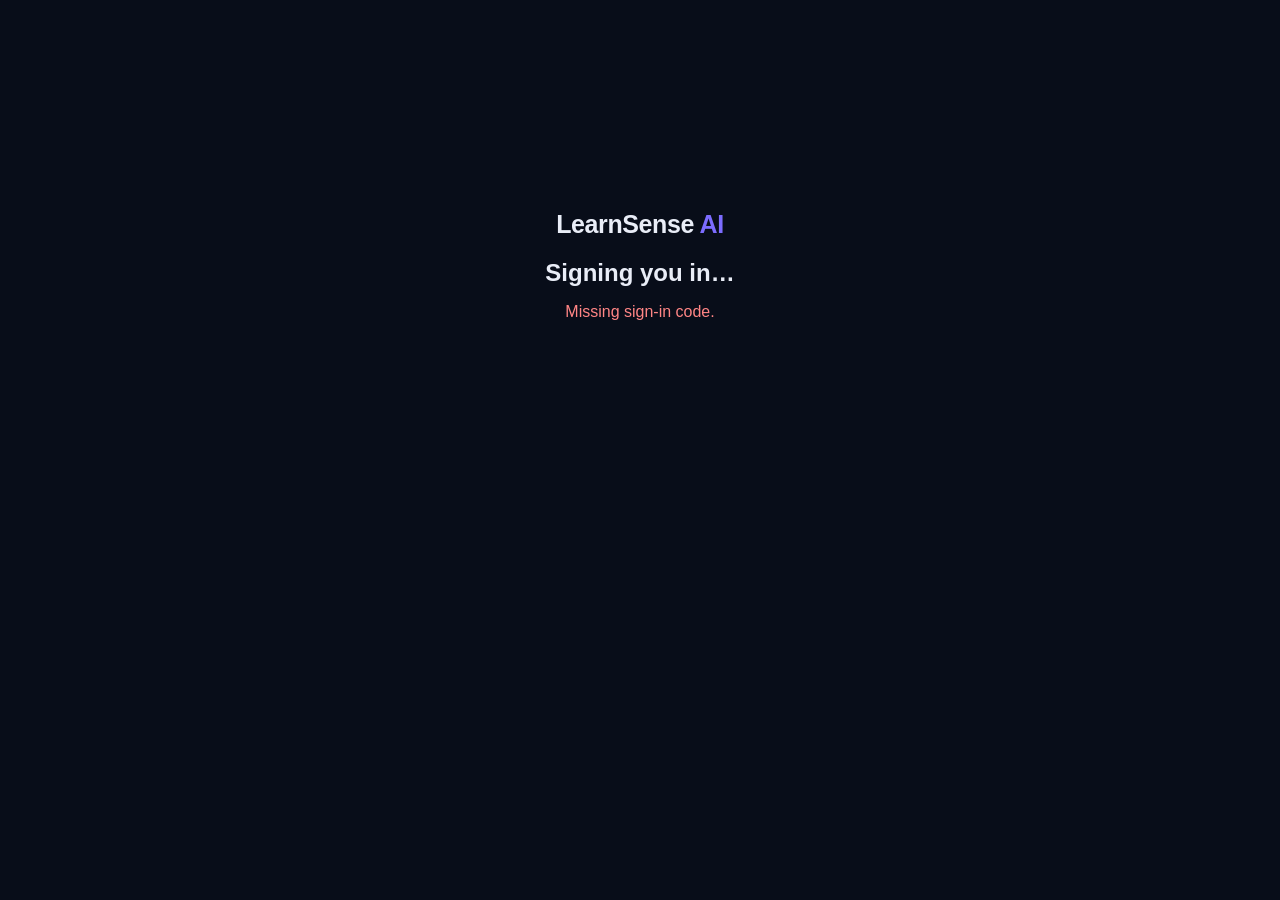
==== commit 997fab8c: "fix: update stat card label to reflect total attempts and adjust solved problems calculation" ====
--- a/dashboard/index.html
+++ b/dashboard/index.html
@@ -64,7 +64,7 @@
               <!-- Stat cards -->
               <div class="stat-cards">
                 <div class="scard">
-                  <span>Solved</span>
+                  <span>Total Attempts</span>
                   <strong id="stat-solved">0</strong>
                 </div>
                 <div class="scard">
--- a/dashboard/style.css
+++ b/dashboard/style.css
@@ -1,261 +1,701 @@
 /* RESET & BASE */
-* { box-sizing: border-box; margin: 0; padding: 0; }
-html, body { min-height: 100%; }
+* {
+  box-sizing: border-box;
+  margin: 0;
+  padding: 0;
+}
+html,
+body {
+  min-height: 100%;
+}
 body {
   background: #080d19;
   color: #e9edf7;
-  font-family: Inter, 'Segoe UI', Arial, sans-serif;
+  font-family: Inter, "Segoe UI", Arial, sans-serif;
   font-size: 14px;
   line-height: 1.5;
 }
 
 /* APP WRAPPER */
-.app { width: 100%; max-width: 1440px; margin: 0 auto; padding: 24px 32px; }
+.app {
+  width: 100%;
+  max-width: 1440px;
+  margin: 0 auto;
+  padding: 24px 32px;
+}
 
 /* HEADER */
 header {
-  display: flex; justify-content: space-between; align-items: center;
-  padding-bottom: 20px; border-bottom: 1px solid #1a2440; margin-bottom: 0;
-}
-.brand { font-size: 22px; font-weight: 800; letter-spacing: -0.4px; }
-.brand span { color: #7c6cff; }
-header p { color: #77839d; font-size: 12px; margin-top: 3px; }
-.header-right { display: flex; align-items: center; gap: 12px; }
-.user-email { color: #8792a9; font-size: 13px; }
+  display: flex;
+  justify-content: space-between;
+  align-items: center;
+  padding-bottom: 20px;
+  border-bottom: 1px solid #1a2440;
+  margin-bottom: 0;
+}
+.brand {
+  font-size: 22px;
+  font-weight: 800;
+  letter-spacing: -0.4px;
+}
+.brand span {
+  color: #7c6cff;
+}
+header p {
+  color: #77839d;
+  font-size: 12px;
+  margin-top: 3px;
+}
+.header-right {
+  display: flex;
+  align-items: center;
+  gap: 12px;
+}
+.user-email {
+  color: #8792a9;
+  font-size: 13px;
+}
 
 /* BUTTONS */
-.ghost, .primary {
-  border: 0; border-radius: 9px; padding: 9px 16px;
-  cursor: pointer; font-family: inherit; font-size: 13px; font-weight: 600;
-  transition: background 0.15s, transform 0.15s;
-}
-.ghost { background: #151d31; color: #aeb8cb; }
-.ghost:hover { background: #1c2740; }
-.primary { background: #6d5dfc; color: #fff; }
-.primary:hover { background: #7c6cff; transform: translateY(-1px); }
-.primary.sm { padding: 7px 14px; font-size: 12px; }
+.ghost,
+.primary {
+  border: 0;
+  border-radius: 9px;
+  padding: 9px 16px;
+  cursor: pointer;
+  font-family: inherit;
+  font-size: 13px;
+  font-weight: 600;
+  transition:
+    background 0.15s,
+    transform 0.15s;
+}
+.ghost {
+  background: #151d31;
+  color: #aeb8cb;
+}
+.ghost:hover {
+  background: #1c2740;
+}
+.primary {
+  background: #6d5dfc;
+  color: #fff;
+}
+.primary:hover {
+  background: #7c6cff;
+  transform: translateY(-1px);
+}
+.primary.sm {
+  padding: 7px 14px;
+  font-size: 12px;
+}
 
 /* TABS NAV */
 .tabs {
-  display: flex; gap: 4px; padding: 16px 0 0; margin-bottom: 24px;
+  display: flex;
+  gap: 4px;
+  padding: 16px 0 0;
+  margin-bottom: 24px;
   border-bottom: 1px solid #1a2440;
 }
 .tab {
-  background: none; border: none; color: #6b7a96; font-size: 14px;
-  font-weight: 600; cursor: pointer; padding: 10px 18px;
-  border-bottom: 2px solid transparent; transition: color 0.15s, border-color 0.15s;
+  background: none;
+  border: none;
+  color: #6b7a96;
+  font-size: 14px;
+  font-weight: 600;
+  cursor: pointer;
+  padding: 10px 18px;
+  border-bottom: 2px solid transparent;
+  transition:
+    color 0.15s,
+    border-color 0.15s;
   font-family: inherit;
 }
-.tab:hover { color: #c0c8dc; }
-.tab.active { color: #e9edf7; border-bottom-color: #7c6cff; }
+.tab:hover {
+  color: #c0c8dc;
+}
+.tab.active {
+  color: #e9edf7;
+  border-bottom-color: #7c6cff;
+}
 
 /* TAB CONTENT */
-.tab-content { display: none; }
-.tab-content.active { display: block; }
+.tab-content {
+  display: none;
+}
+.tab-content.active {
+  display: block;
+}
 
 /* OVERVIEW GRID */
 .overview-grid {
   display: grid;
   grid-template-columns: minmax(0, 1.5fr) minmax(300px, 0.8fr);
-  gap: 20px; align-items: start;
-}
-.left-col { display: flex; flex-direction: column; gap: 16px; }
-.right-col { position: sticky; top: 20px; }
+  gap: 20px;
+  align-items: start;
+}
+.left-col {
+  display: flex;
+  flex-direction: column;
+  gap: 16px;
+}
+.right-col {
+  position: sticky;
+  top: 20px;
+}
 
 /* HERO CARD */
 .hero-card {
   background: linear-gradient(135deg, #151d35, #0e1528);
-  border: 1px solid #222d48; border-radius: 16px;
-  padding: 28px; display: flex; gap: 32px; align-items: center;
+  border: 1px solid #222d48;
+  border-radius: 16px;
+  padding: 28px;
+  display: flex;
+  gap: 32px;
+  align-items: center;
 }
 .skill-score-ring {
-  width: 120px; height: 120px; border-radius: 50%;
+  width: 120px;
+  height: 120px;
+  border-radius: 50%;
   background: conic-gradient(#7c6cff var(--pct, 0%), #1a2440 0%);
-  display: flex; flex-direction: column; align-items: center;
-  justify-content: center; flex-shrink: 0;
-  box-shadow: 0 0 30px rgba(124,108,255,0.15);
-}
-.score-num { font-size: 30px; font-weight: 800; color: #fff; }
-.score-label { font-size: 10px; color: #7c6cff; font-weight: 700; margin-top: 2px; }
-.hero-right { display: flex; flex-wrap: wrap; gap: 20px; flex: 1; align-items: center; }
-.hero-stat { text-align: center; }
-.hs-val { font-size: 24px; font-weight: 800; color: #e9edf7; }
-.hs-lbl { font-size: 11px; color: #7f8ba5; margin-top: 3px; }
+  display: flex;
+  flex-direction: column;
+  align-items: center;
+  justify-content: center;
+  flex-shrink: 0;
+  box-shadow: 0 0 30px rgba(124, 108, 255, 0.15);
+}
+.score-num {
+  font-size: 30px;
+  font-weight: 800;
+  color: #fff;
+}
+.score-label {
+  font-size: 10px;
+  color: #7c6cff;
+  font-weight: 700;
+  margin-top: 2px;
+}
+.hero-right {
+  display: flex;
+  flex-wrap: wrap;
+  gap: 20px;
+  flex: 1;
+  align-items: center;
+}
+.hero-stat {
+  text-align: center;
+}
+.hs-val {
+  font-size: 24px;
+  font-weight: 800;
+  color: #e9edf7;
+}
+.hs-lbl {
+  font-size: 11px;
+  color: #7f8ba5;
+  margin-top: 3px;
+}
 
 /* STAT CARDS */
 .stat-cards {
-  display: grid; grid-template-columns: repeat(4, 1fr); gap: 12px;
+  display: grid;
+  grid-template-columns: repeat(4, 1fr);
+  gap: 12px;
 }
 .scard {
-  background: #0e1527; border: 1px solid #202b45;
-  border-radius: 13px; padding: 18px;
-}
-.scard span { display: block; color: #7f8ba5; font-size: 11px; }
-.scard strong { display: block; font-size: 26px; margin-top: 6px; }
+  background: #0e1527;
+  border: 1px solid #202b45;
+  border-radius: 13px;
+  padding: 18px;
+}
+.scard span {
+  display: block;
+  color: #7f8ba5;
+  font-size: 11px;
+}
+.scard strong {
+  display: block;
+  font-size: 26px;
+  margin-top: 6px;
+}
 
 /* PANEL */
 .panel {
-  background: #0e1527; border: 1px solid #202b45;
-  border-radius: 13px; overflow: hidden;
+  background: #0e1527;
+  border: 1px solid #202b45;
+  border-radius: 13px;
+  overflow: hidden;
 }
 .panel-head {
-  display: flex; justify-content: space-between; align-items: center;
-  padding: 14px 18px; border-bottom: 1px solid #202b45;
-}
-.panel-head h2 { font-size: 14px; font-weight: 700; }
+  display: flex;
+  justify-content: space-between;
+  align-items: center;
+  padding: 14px 18px;
+  border-bottom: 1px solid #202b45;
+}
+.panel-head h2 {
+  font-size: 14px;
+  font-weight: 700;
+}
 
 /* TABLE */
-.table-wrap { overflow-x: auto; overflow-y: auto; max-height: 380px; }
-.full-table { max-height: calc(100vh - 220px); }
-table { width: 100%; border-collapse: collapse; font-size: 12px; min-width: 600px; }
-th, td { padding: 11px 14px; text-align: left; border-bottom: 1px solid #1a243b; white-space: nowrap; }
-th { color: #78849c; font-weight: 600; position: sticky; top: 0; background: #0e1527; z-index: 1; }
-td { color: #cbd3e3; }
-tbody tr:hover { background: #111b30; cursor: pointer; }
-tbody tr:last-child td { border-bottom: none; }
-.problem-btn { color: #dce2f0; background: none; border: 0; padding: 0; cursor: pointer; text-align: left; font: inherit; }
-.problem-btn:hover { color: #8e82ff; }
-.good { color: #58d68d; }
-.bad { color: #ff7373; }
-.muted { color: #77839d; font-size: 12px; }
+.table-wrap {
+  overflow-x: auto;
+  overflow-y: auto;
+  max-height: 380px;
+}
+.full-table {
+  max-height: calc(100vh - 220px);
+}
+table {
+  width: 100%;
+  border-collapse: collapse;
+  font-size: 12px;
+  min-width: 600px;
+}
+th,
+td {
+  padding: 11px 14px;
+  text-align: left;
+  border-bottom: 1px solid #1a243b;
+  white-space: nowrap;
+}
+th {
+  color: #78849c;
+  font-weight: 600;
+  position: sticky;
+  top: 0;
+  background: #0e1527;
+  z-index: 1;
+}
+td {
+  color: #cbd3e3;
+}
+tbody tr:hover {
+  background: #111b30;
+  cursor: pointer;
+}
+tbody tr:last-child td {
+  border-bottom: none;
+}
+.problem-btn {
+  color: #dce2f0;
+  background: none;
+  border: 0;
+  padding: 0;
+  cursor: pointer;
+  text-align: left;
+  font: inherit;
+}
+.problem-link {
+  background: transparent !important;
+  background-color: transparent !important;
+  color: #e2e8f0 !important;
+  border: none !important;
+  padding: 0 !important;
+  margin: 0;
+  font: inherit;
+  text-align: left;
+  cursor: pointer;
+  box-shadow: none !important;
+  outline: none;
+}
+
+/* Hover effect */
+.problem-link:hover {
+  color: #60a5fa !important;
+  background: transparent !important;
+}
+
+/* Keyboard focus */
+.problem-link:focus-visible {
+  outline: 2px solid #60a5fa !important;
+  outline-offset: 3px;
+  border-radius: 3px;
+}
+.problem-btn:hover {
+  color: #8e82ff;
+}
+.good {
+  color: #58d68d;
+}
+.bad {
+  color: #ff7373;
+}
+.muted {
+  color: #77839d;
+  font-size: 12px;
+}
 
 /* CODE PANEL */
-.code-outer { height: 100%; }
+.code-outer {
+  height: 100%;
+}
 pre {
-  margin: 0; padding: 16px; overflow: auto;
-  min-height: 200px; max-height: 600px;
-  background: #090f1d; color: #cbd4e7;
-  font: 12px/1.6 Consolas, 'Courier New', monospace;
+  margin: 0;
+  padding: 16px;
+  overflow: auto;
+  min-height: 200px;
+  max-height: 600px;
+  background: #090f1d;
+  color: #cbd4e7;
+  font:
+    12px/1.6 Consolas,
+    "Courier New",
+    monospace;
 }
 
 /* SKILLS TAB */
 .skills-header {
-  display: flex; justify-content: space-between; align-items: flex-start;
+  display: flex;
+  justify-content: space-between;
+  align-items: flex-start;
   margin-bottom: 20px;
 }
-.skills-header h2 { font-size: 18px; font-weight: 700; }
+.skills-header h2 {
+  font-size: 18px;
+  font-weight: 700;
+}
 .overall-pill {
-  background: #151d31; border: 1px solid #222d48; border-radius: 12px;
-  padding: 12px 20px; text-align: center;
-}
-.overall-pill span { display: block; font-size: 11px; color: #7f8ba5; }
-.overall-pill strong { display: block; font-size: 28px; font-weight: 800; color: #7c6cff; }
+  background: #151d31;
+  border: 1px solid #222d48;
+  border-radius: 12px;
+  padding: 12px 20px;
+  text-align: center;
+}
+.overall-pill span {
+  display: block;
+  font-size: 11px;
+  color: #7f8ba5;
+}
+.overall-pill strong {
+  display: block;
+  font-size: 28px;
+  font-weight: 800;
+  color: #7c6cff;
+}
 .topic-grid {
   display: grid;
   grid-template-columns: repeat(auto-fill, minmax(200px, 1fr));
   gap: 14px;
 }
 .topic-card {
-  background: #0e1527; border: 1px solid #202b45;
-  border-radius: 13px; padding: 16px;
-}
-.tc-name { font-size: 13px; font-weight: 700; margin-bottom: 10px; }
-.tc-score { font-size: 28px; font-weight: 800; color: #7c6cff; }
+  background: #0e1527;
+  border: 1px solid #202b45;
+  border-radius: 13px;
+  padding: 16px;
+}
+.tc-name {
+  font-size: 13px;
+  font-weight: 700;
+  margin-bottom: 10px;
+}
+.tc-score {
+  font-size: 28px;
+  font-weight: 800;
+  color: #7c6cff;
+}
 .tc-label {
-  display: inline-block; padding: 2px 8px;
-  border-radius: 6px; font-size: 10px; font-weight: 700; margin-top: 6px;
-}
-.label-expert { background: #1a3a2a; color: #58d68d; }
-.label-proficient { background: #1a2e3a; color: #5bc8e8; }
-.label-developing { background: #252040; color: #a98eff; }
-.label-beginner { background: #2a2412; color: #f0b429; }
-.label-novice { background: #2a1818; color: #ff7373; }
-.label-provisional { background: #1e2030; color: #8892a5; }
-.conf-bar { margin-top: 10px; }
-.conf-bar-label { font-size: 10px; color: #6b7a96; margin-bottom: 4px; }
-.conf-track { height: 4px; background: #1a2440; border-radius: 2px; }
-.conf-fill { height: 100%; border-radius: 2px; background: #7c6cff; }
-.tc-problems { font-size: 11px; color: #6b7a96; margin-top: 8px; }
+  display: inline-block;
+  padding: 2px 8px;
+  border-radius: 6px;
+  font-size: 10px;
+  font-weight: 700;
+  margin-top: 6px;
+}
+.label-expert {
+  background: #1a3a2a;
+  color: #58d68d;
+}
+.label-proficient {
+  background: #1a2e3a;
+  color: #5bc8e8;
+}
+.label-developing {
+  background: #252040;
+  color: #a98eff;
+}
+.label-beginner {
+  background: #2a2412;
+  color: #f0b429;
+}
+.label-novice {
+  background: #2a1818;
+  color: #ff7373;
+}
+.label-provisional {
+  background: #1e2030;
+  color: #8892a5;
+}
+.conf-bar {
+  margin-top: 10px;
+}
+.conf-bar-label {
+  font-size: 10px;
+  color: #6b7a96;
+  margin-bottom: 4px;
+}
+.conf-track {
+  height: 4px;
+  background: #1a2440;
+  border-radius: 2px;
+}
+.conf-fill {
+  height: 100%;
+  border-radius: 2px;
+  background: #7c6cff;
+}
+.tc-problems {
+  font-size: 11px;
+  color: #6b7a96;
+  margin-top: 8px;
+}
 
 /* AI REPORT */
 .report-header {
-  display: flex; justify-content: space-between; align-items: flex-start;
+  display: flex;
+  justify-content: space-between;
+  align-items: flex-start;
   margin-bottom: 20px;
 }
-.report-header h2 { font-size: 18px; font-weight: 700; }
-.report-grid { display: grid; grid-template-columns: 1fr 1fr; gap: 16px; }
+.report-header h2 {
+  font-size: 18px;
+  font-weight: 700;
+}
+.report-grid {
+  display: grid;
+  grid-template-columns: 1fr 1fr;
+  gap: 16px;
+}
 .report-card {
-  background: #0e1527; border: 1px solid #202b45;
-  border-radius: 13px; padding: 20px;
-}
-.report-card.full { grid-column: 1 / -1; }
-.report-card h3 { font-size: 13px; font-weight: 700; margin-bottom: 12px; color: #7c6cff; }
-.report-card ul { padding-left: 18px; }
-.report-card li { font-size: 13px; color: #b0bcd0; margin-bottom: 6px; }
-.report-card p { font-size: 13px; color: #b0bcd0; line-height: 1.7; }
+  background: #0e1527;
+  border: 1px solid #202b45;
+  border-radius: 13px;
+  padding: 20px;
+}
+.report-card.full {
+  grid-column: 1 / -1;
+}
+.report-card h3 {
+  font-size: 13px;
+  font-weight: 700;
+  margin-bottom: 12px;
+  color: #7c6cff;
+}
+.report-card ul {
+  padding-left: 18px;
+}
+.report-card li {
+  font-size: 13px;
+  color: #b0bcd0;
+  margin-bottom: 6px;
+}
+.report-card p {
+  font-size: 13px;
+  color: #b0bcd0;
+  line-height: 1.7;
+}
 .rec-item {
-  background: #111b30; border-radius: 8px;
-  padding: 10px 14px; margin-bottom: 8px;
-}
-.rec-topic { font-weight: 700; font-size: 13px; }
-.rec-reason { font-size: 12px; color: #8892a5; margin-top: 3px; }
-.rec-priority { float: right; font-size: 10px; font-weight: 700; padding: 2px 7px; border-radius: 5px; }
-.pri-high { background: #3a1a1a; color: #ff7373; }
-.pri-medium { background: #2a2412; color: #f0b429; }
-.pri-low { background: #1a2e1a; color: #58d68d; }
+  background: #111b30;
+  border-radius: 8px;
+  padding: 10px 14px;
+  margin-bottom: 8px;
+}
+.rec-topic {
+  font-weight: 700;
+  font-size: 13px;
+}
+.rec-reason {
+  font-size: 12px;
+  color: #8892a5;
+  margin-top: 3px;
+}
+.rec-priority {
+  float: right;
+  font-size: 10px;
+  font-weight: 700;
+  padding: 2px 7px;
+  border-radius: 5px;
+}
+.pri-high {
+  background: #3a1a1a;
+  color: #ff7373;
+}
+.pri-medium {
+  background: #2a2412;
+  color: #f0b429;
+}
+.pri-low {
+  background: #1a2e1a;
+  color: #58d68d;
+}
 .encouragement-card {
   background: linear-gradient(135deg, #151d35, #0e1528);
-  border: 1px solid #7c6cff44; border-radius: 13px; padding: 20px;
-  text-align: center; grid-column: 1 / -1;
-}
-.encouragement-card p { color: #b0bcd0; font-size: 14px; font-style: italic; }
+  border: 1px solid #7c6cff44;
+  border-radius: 13px;
+  padding: 20px;
+  text-align: center;
+  grid-column: 1 / -1;
+}
+.encouragement-card p {
+  color: #b0bcd0;
+  font-size: 14px;
+  font-style: italic;
+}
 .weekly-card {
-  background: #111b30; border: 1px solid #7c6cff33;
-  border-radius: 13px; padding: 20px;
-}
-.weekly-card h3 { font-size: 13px; font-weight: 700; margin-bottom: 8px; color: #7c6cff; }
-.weekly-card p { font-size: 14px; color: #e9edf7; }
-.path-list { display: flex; flex-wrap: wrap; gap: 8px; padding-top: 4px; }
+  background: #111b30;
+  border: 1px solid #7c6cff33;
+  border-radius: 13px;
+  padding: 20px;
+}
+.weekly-card h3 {
+  font-size: 13px;
+  font-weight: 700;
+  margin-bottom: 8px;
+  color: #7c6cff;
+}
+.weekly-card p {
+  font-size: 14px;
+  color: #e9edf7;
+}
+.path-list {
+  display: flex;
+  flex-wrap: wrap;
+  gap: 8px;
+  padding-top: 4px;
+}
 .path-tag {
-  background: #1a2440; border-radius: 7px;
-  padding: 5px 12px; font-size: 12px; color: #8e9db8;
-}
-.report-footer { margin-top: 16px; text-align: center; }
+  background: #1a2440;
+  border-radius: 7px;
+  padding: 5px 12px;
+  font-size: 12px;
+  color: #8e9db8;
+}
+.report-footer {
+  margin-top: 16px;
+  text-align: center;
+}
 
 /* GOALS */
-.goals-panel { max-width: 600px; }
-.goals-body { padding: 24px; }
-.goal-field { margin-bottom: 18px; }
-.goal-field label { display: block; font-size: 12px; color: #8892a5; margin-bottom: 6px; font-weight: 600; }
-.goal-field select, .goal-field input, .goal-field textarea {
-  width: 100%; background: #111b30; border: 1px solid #202b45;
-  border-radius: 9px; color: #e9edf7; padding: 10px 14px;
-  font-family: inherit; font-size: 13px;
-}
-.goal-field select:focus, .goal-field input:focus, .goal-field textarea:focus {
-  outline: none; border-color: #7c6cff;
-}
-.goal-field textarea { resize: vertical; }
-#goal-msg { margin-top: 10px; }
+.goals-panel {
+  max-width: 600px;
+}
+.goals-body {
+  padding: 24px;
+}
+.goal-field {
+  margin-bottom: 18px;
+}
+.goal-field label {
+  display: block;
+  font-size: 12px;
+  color: #8892a5;
+  margin-bottom: 6px;
+  font-weight: 600;
+}
+.goal-field select,
+.goal-field input,
+.goal-field textarea {
+  width: 100%;
+  background: #111b30;
+  border: 1px solid #202b45;
+  border-radius: 9px;
+  color: #e9edf7;
+  padding: 10px 14px;
+  font-family: inherit;
+  font-size: 13px;
+}
+.goal-field select:focus,
+.goal-field input:focus,
+.goal-field textarea:focus {
+  outline: none;
+  border-color: #7c6cff;
+}
+.goal-field textarea {
+  resize: vertical;
+}
+#goal-msg {
+  margin-top: 10px;
+}
 
 /* MISC */
-.loading-msg { padding: 40px; text-align: center; color: #6b7a96; }
-.error-msg { padding: 20px; color: #ff8585; }
+.loading-msg {
+  padding: 40px;
+  text-align: center;
+  color: #6b7a96;
+}
+.error-msg {
+  padding: 20px;
+  color: #ff8585;
+}
 .search-input {
-  background: #111b30; border: 1px solid #202b45; border-radius: 8px;
-  color: #e9edf7; padding: 7px 12px; font-size: 12px; font-family: inherit;
+  background: #111b30;
+  border: 1px solid #202b45;
+  border-radius: 8px;
+  color: #e9edf7;
+  padding: 7px 12px;
+  font-size: 12px;
+  font-family: inherit;
   width: 220px;
 }
-.search-input:focus { outline: none; border-color: #7c6cff; }
+.search-input:focus {
+  outline: none;
+  border-color: #7c6cff;
+}
 
 /* CENTER (login page) */
-.center { max-width: 500px; margin: 20vh auto; text-align: center; padding: 30px; }
-.center h2 { margin: 20px 0 8px; }
-.center p { color: #7f8ba5; }
-.error { color: #ff8585 !important; }
+.center {
+  max-width: 500px;
+  margin: 20vh auto;
+  text-align: center;
+  padding: 30px;
+}
+.center h2 {
+  margin: 20px 0 8px;
+}
+.center p {
+  color: #7f8ba5;
+}
+.error {
+  color: #ff8585 !important;
+}
 
 /* RESPONSIVE */
 @media (max-width: 1100px) {
-  .overview-grid { grid-template-columns: 1fr; }
-  .right-col { position: static; }
-  .stat-cards { grid-template-columns: repeat(2, 1fr); }
-  .report-grid { grid-template-columns: 1fr; }
+  .overview-grid {
+    grid-template-columns: 1fr;
+  }
+  .right-col {
+    position: static;
+  }
+  .stat-cards {
+    grid-template-columns: repeat(2, 1fr);
+  }
+  .report-grid {
+    grid-template-columns: 1fr;
+  }
 }
 @media (max-width: 700px) {
-  .app { padding: 14px; }
-  .hero-card { flex-direction: column; gap: 20px; }
-  .stat-cards { grid-template-columns: repeat(2, 1fr); }
-  .topic-grid { grid-template-columns: repeat(2, 1fr); }
-  .tabs { overflow-x: auto; }
-  .report-grid { grid-template-columns: 1fr; }
-}+  .app {
+    padding: 14px;
+  }
+  .hero-card {
+    flex-direction: column;
+    gap: 20px;
+  }
+  .stat-cards {
+    grid-template-columns: repeat(2, 1fr);
+  }
+  .topic-grid {
+    grid-template-columns: repeat(2, 1fr);
+  }
+  .tabs {
+    overflow-x: auto;
+  }
+  .report-grid {
+    grid-template-columns: 1fr;
+  }
+}
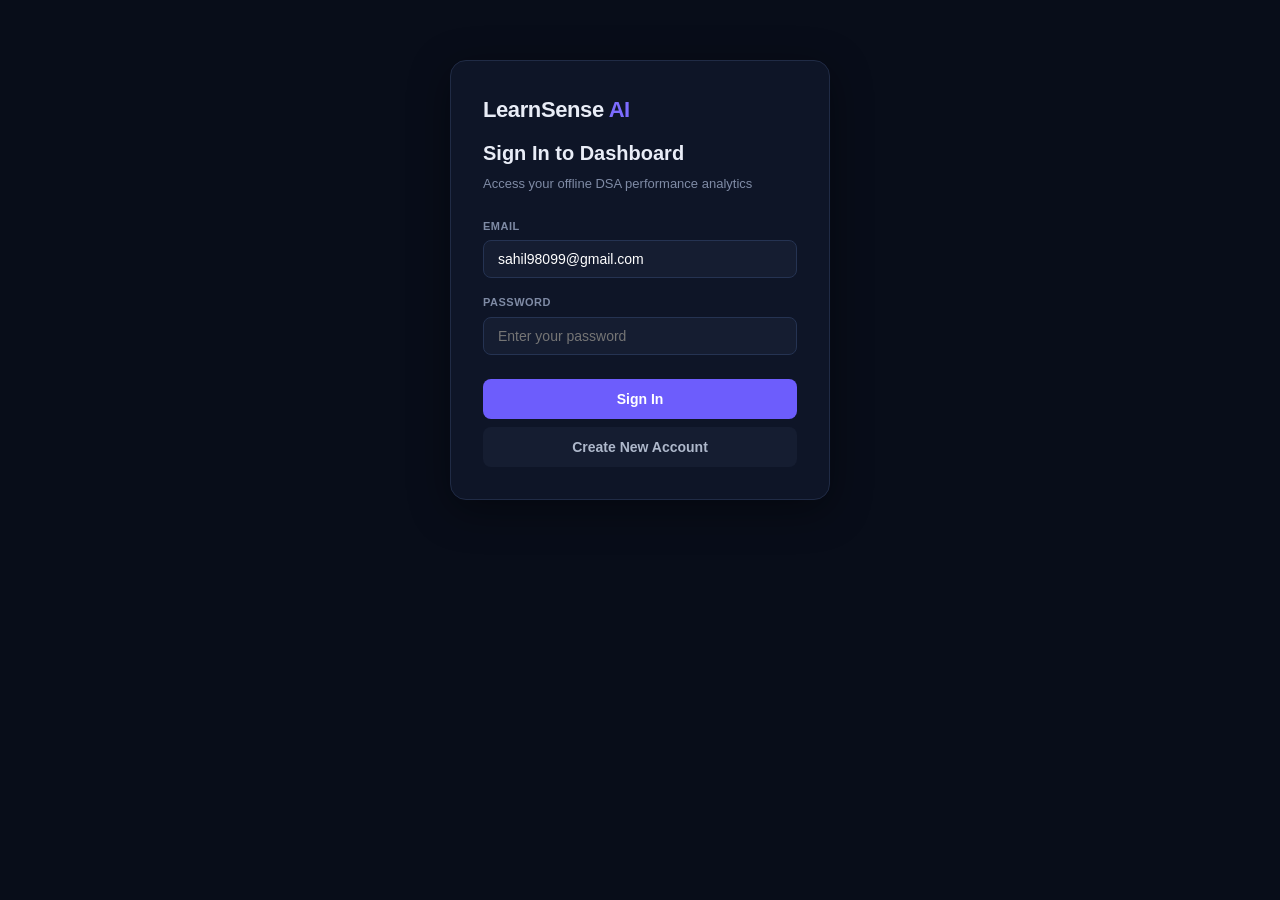
==== commit 32abe319: "Add comprehensive project report and integration tests for LearnSense AI - Created PROJECT_REPORT.md" ====
--- a/dashboard/index.html
+++ b/dashboard/index.html
@@ -39,9 +39,9 @@
               <!-- Hero score card -->
               <div class="hero-card">
                 <div class="hero-left">
-                  <div class="skill-score-ring">
+                  <div class="skill-score-ring" id="hero-ring">
                     <div class="score-num" id="hero-score">—</div>
-                    <div class="score-label">DSA Skill Score</div>
+                    <div class="score-label" id="hero-tier">DSA Skill Score</div>
                   </div>
                 </div>
                 <div class="hero-right">
@@ -92,7 +92,7 @@
                     <thead>
                       <tr>
                         <th>Problem</th><th>Correct</th><th>Wrong</th>
-                        <th>Total</th><th>Accuracy</th><th>Last solved</th>
+                        <th>Total</th><th>Accuracy</th><th>Complexity</th><th>Last solved</th>
                       </tr>
                     </thead>
                     <tbody id="overview-problems"></tbody>
@@ -101,14 +101,76 @@
               </div>
             </div>
 
-            <!-- Right panel: selected problem code -->
+            <!-- Right panel: selected problem code & AI analysis -->
             <div class="right-col" id="code-panel">
               <div class="panel code-outer">
                 <div class="panel-head">
-                  <h2>Solution</h2>
-                  <span id="solution-meta" class="muted">Select a problem</span>
-                </div>
-                <pre id="code-view">Click a problem to view its accepted solution.</pre>
+                  <div>
+                    <h2>Solution & AI Analysis</h2>
+                    <span id="solution-meta" class="muted">Select a problem</span>
+                  </div>
+                  <button id="ai-reanalyze-btn" class="ghost sm" style="display:none;" title="Re-evaluate with AI">⚡ AI Analyze</button>
+                </div>
+                
+                <!-- AI Complexity & Optimal Card -->
+                <div id="ai-complexity-card" class="ai-complexity-card" style="display:none;">
+                  <div class="optimality-banner" id="optimality-banner">
+                    <span class="status-icon" id="opt-icon">✅</span>
+                    <div class="status-text">
+                      <strong id="opt-title">Optimal Solution</strong>
+                      <p id="opt-subtitle">Your approach achieves the optimal theoretical complexity bounds.</p>
+                    </div>
+                  </div>
+
+                  <div class="complexity-comparison-grid">
+                    <div class="comp-box your-comp">
+                      <span class="comp-label">Your Solution</span>
+                      <div class="comp-metric">
+                        <span class="comp-type">Time:</span>
+                        <strong id="your-time-comp">—</strong>
+                      </div>
+                      <div class="comp-metric">
+                        <span class="comp-type">Space:</span>
+                        <strong id="your-space-comp">—</strong>
+                      </div>
+                    </div>
+                    <div class="comp-box expected-comp">
+                      <span class="comp-label">Expected (Optimal)</span>
+                      <div class="comp-metric">
+                        <span class="comp-type">Time:</span>
+                        <strong id="exp-time-comp">—</strong>
+                      </div>
+                      <div class="comp-metric">
+                        <span class="comp-type">Space:</span>
+                        <strong id="exp-space-comp">—</strong>
+                      </div>
+                    </div>
+                  </div>
+
+                  <!-- AI Thought Section -->
+                  <div class="ai-thought-section">
+                    <div class="thought-header">
+                      <span class="thought-badge">🤖 AI Thought & Analysis</span>
+                      <span class="thought-tag" id="pattern-tag">Optimal</span>
+                    </div>
+                    <div class="thought-body" id="ai-thought-text">
+                      Analyzing algorithmic design...
+                    </div>
+                  </div>
+                </div>
+
+                <!-- Solution Code Tabs -->
+                <div class="code-tabs-bar" id="code-tabs-bar" style="display:none;">
+                  <button class="code-tab active" id="tab-your-code">Your Solution</button>
+                  <button class="code-tab" id="tab-expected-code">Expected / Optimal Solution (AI)</button>
+                  <button class="code-tab copy-btn" id="copy-code-btn" title="Copy code">📋 Copy</button>
+                </div>
+
+                <!-- Code Views -->
+                <div class="code-container">
+                  <pre id="code-view">Click a problem to view its accepted solution and AI analysis.</pre>
+                  <pre id="expected-code-view" style="display:none;"></pre>
+                </div>
               </div>
             </div>
           </div>
@@ -119,11 +181,14 @@
           <div class="skills-header">
             <div>
               <h2>DSA Skill Map</h2>
-              <p class="muted">Topic-wise skill scores based on your submissions</p>
-            </div>
-            <div class="overall-pill">
-              <span>Overall</span>
-              <strong id="skills-overall">—</strong>
+              <p class="muted">Topic-wise skill scores evaluated by AI based on your practice data</p>
+            </div>
+            <div style="display: flex; gap: 14px; align-items: center;">
+              <button id="skills-ai-btn" class="primary sm" style="padding: 10px 16px;">⚡ Analyze with AI</button>
+              <div class="overall-pill">
+                <span>Overall DSA Skill</span>
+                <strong id="skills-overall">—</strong>
+              </div>
             </div>
           </div>
           <div class="topic-grid" id="topic-grid">
@@ -157,7 +222,7 @@
                 <thead>
                   <tr>
                     <th>Problem</th><th>Correct</th><th>Wrong</th>
-                    <th>Total</th><th>Accuracy</th><th>Last solved</th>
+                    <th>Total</th><th>Accuracy</th><th>Complexity</th><th>Last solved</th>
                   </tr>
                 </thead>
                 <tbody id="all-problems"></tbody>
--- a/dashboard/style.css
+++ b/dashboard/style.css
@@ -330,16 +330,218 @@
   font-size: 12px;
 }
 
+/* COMPLEXITY TABLE BADGE */
+.complexity-badge {
+  display: inline-flex;
+  align-items: center;
+  gap: 6px;
+  padding: 4px 9px;
+  border-radius: 6px;
+  font-size: 11px;
+  font-weight: 600;
+  font-family: Consolas, "Courier New", monospace;
+  letter-spacing: -0.2px;
+}
+.complexity-badge.optimal {
+  background: rgba(88, 214, 141, 0.12);
+  color: #58d68d;
+  border: 1px solid rgba(88, 214, 141, 0.3);
+}
+.complexity-badge.suboptimal {
+  background: rgba(255, 170, 0, 0.12);
+  color: #ffaa00;
+  border: 1px solid rgba(255, 170, 0, 0.3);
+}
+.complexity-badge .c-dot {
+  width: 6px;
+  height: 6px;
+  border-radius: 50%;
+  display: inline-block;
+}
+.complexity-badge.optimal .c-dot {
+  background: #58d68d;
+  box-shadow: 0 0 6px rgba(88, 214, 141, 0.6);
+}
+.complexity-badge.suboptimal .c-dot {
+  background: #ffaa00;
+  box-shadow: 0 0 6px rgba(255, 170, 0, 0.6);
+}
+
 /* CODE PANEL */
 .code-outer {
   height: 100%;
 }
+.code-outer .panel-head {
+  padding: 12px 18px;
+}
+
+/* AI COMPLEXITY CARD */
+.ai-complexity-card {
+  padding: 14px 16px;
+  border-bottom: 1px solid #1a243b;
+  background: #0a1122;
+  display: flex;
+  flex-direction: column;
+  gap: 12px;
+}
+.optimality-banner {
+  display: flex;
+  align-items: center;
+  gap: 10px;
+  padding: 8px 12px;
+  border-radius: 8px;
+  background: rgba(88, 214, 141, 0.08);
+  border: 1px solid rgba(88, 214, 141, 0.25);
+}
+.optimality-banner.suboptimal {
+  background: rgba(255, 170, 0, 0.08);
+  border: 1px solid rgba(255, 170, 0, 0.25);
+}
+.optimality-banner .status-icon {
+  font-size: 18px;
+  line-height: 1;
+}
+.optimality-banner .status-text strong {
+  display: block;
+  font-size: 13px;
+  color: #58d68d;
+}
+.optimality-banner.suboptimal .status-text strong {
+  color: #ffaa00;
+}
+.optimality-banner .status-text p {
+  font-size: 11px;
+  color: #8fa0c0;
+  margin-top: 2px;
+}
+
+/* COMPLEXITY COMPARISON GRID */
+.complexity-comparison-grid {
+  display: grid;
+  grid-template-columns: 1fr 1fr;
+  gap: 10px;
+}
+.comp-box {
+  background: #0e172c;
+  border: 1px solid #1f2c4a;
+  border-radius: 8px;
+  padding: 9px 12px;
+}
+.comp-box .comp-label {
+  display: block;
+  font-size: 10px;
+  color: #7b8ca8;
+  font-weight: 700;
+  margin-bottom: 5px;
+  text-transform: uppercase;
+  letter-spacing: 0.3px;
+}
+.comp-box .comp-metric {
+  display: flex;
+  justify-content: space-between;
+  align-items: center;
+  font-size: 11px;
+  margin-bottom: 3px;
+}
+.comp-box .comp-type {
+  color: #8c9ebc;
+}
+.comp-box strong {
+  font-family: Consolas, "Courier New", monospace;
+  font-size: 12px;
+  color: #e9edf7;
+}
+.comp-box.expected-comp strong {
+  color: #9d91ff;
+}
+
+/* AI THOUGHT SECTION */
+.ai-thought-section {
+  background: #0f182e;
+  border: 1px solid #24355a;
+  border-radius: 8px;
+  padding: 11px 13px;
+}
+.thought-header {
+  display: flex;
+  justify-content: space-between;
+  align-items: center;
+  margin-bottom: 7px;
+}
+.thought-badge {
+  font-size: 12px;
+  font-weight: 700;
+  color: #9d91ff;
+  display: flex;
+  align-items: center;
+  gap: 6px;
+}
+.thought-tag {
+  font-size: 10px;
+  font-weight: 600;
+  padding: 2px 7px;
+  border-radius: 4px;
+  background: rgba(124, 108, 255, 0.15);
+  color: #a496ff;
+  border: 1px solid rgba(124, 108, 255, 0.3);
+}
+.thought-body {
+  font-size: 12px;
+  line-height: 1.55;
+  color: #b7c5dc;
+}
+
+/* CODE TABS BAR */
+.code-tabs-bar {
+  display: flex;
+  align-items: center;
+  background: #0d1424;
+  border-bottom: 1px solid #1a243b;
+  padding: 0 10px;
+  gap: 4px;
+}
+.code-tab {
+  background: transparent;
+  border: 0;
+  border-bottom: 2px solid transparent;
+  color: #7f8fae;
+  font-size: 12px;
+  font-weight: 600;
+  padding: 9px 12px;
+  cursor: pointer;
+  transition: all 0.15s;
+}
+.code-tab:hover {
+  color: #c9d5ec;
+}
+.code-tab.active {
+  color: #7c6cff;
+  border-bottom-color: #7c6cff;
+  background: rgba(124, 108, 255, 0.05);
+}
+.code-tab.copy-btn {
+  margin-left: auto;
+  padding: 4px 9px;
+  font-size: 11px;
+  border-radius: 6px;
+  border: 1px solid #202c48;
+  background: #131c31;
+  color: #9db0ce;
+}
+.code-tab.copy-btn:hover {
+  background: #1b2744;
+  color: #fff;
+}
+.code-container {
+  position: relative;
+}
+
 pre {
   margin: 0;
   padding: 16px;
   overflow: auto;
   min-height: 200px;
-  max-height: 600px;
+  max-height: 520px;
   background: #090f1d;
   color: #cbd4e7;
   font:
